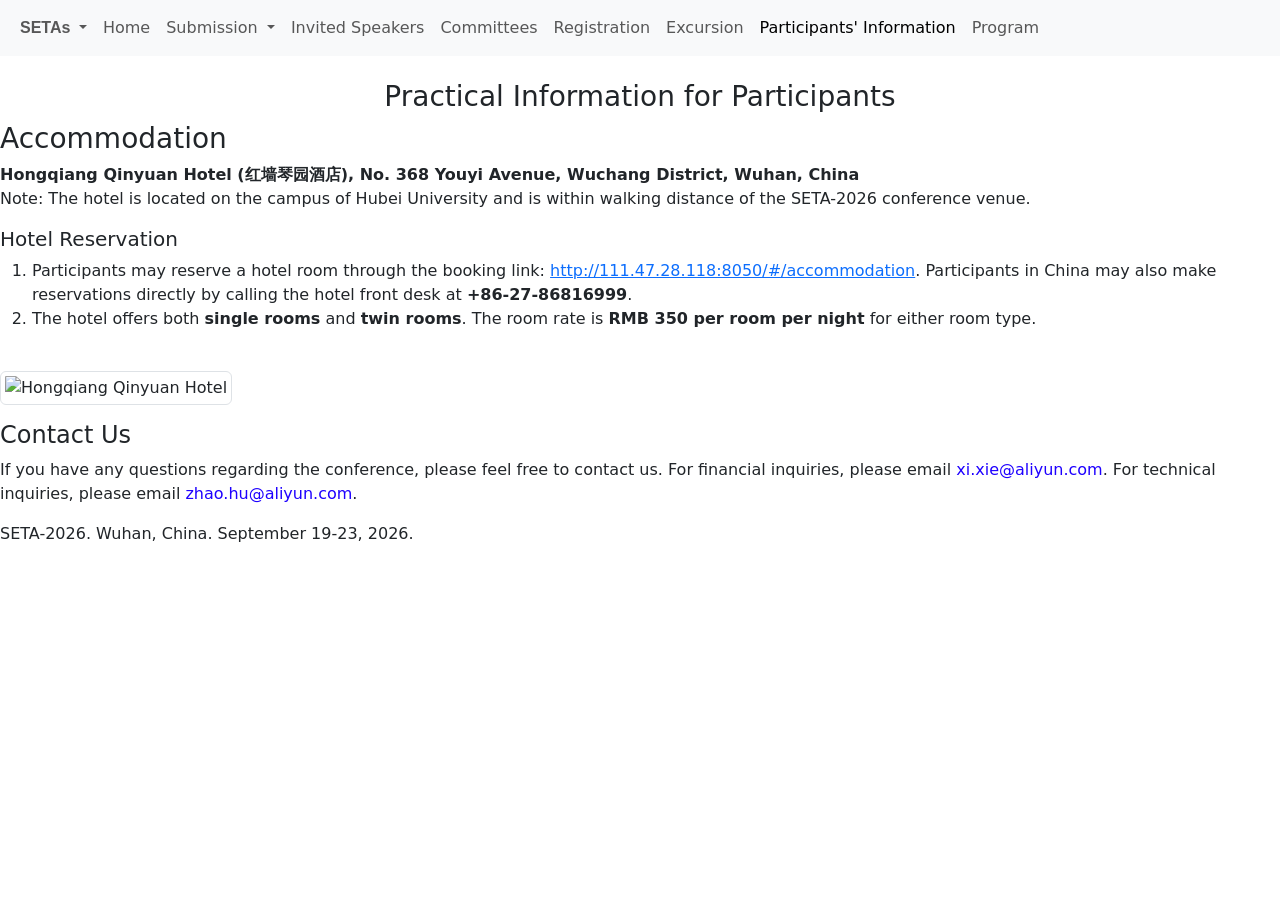
==== attendinfo.html @ 858b9826 "Add files via upload" ====
<!DOCTYPE html
	PUBLIC "-//W3C//DTD XHTML 1.0 Transitional//EN" "http://www.w3.org/TR/xhtml1/DTD/xhtml1-transitional.dtd">
<html xmlns="http://www.w3.org/1999/xhtml" xml:lang="en" lang="en">
<html>

<head>
	<title>SETA-2026</title>
	<meta http-equiv="content-type" content="text/html" />
	<link rel="stylesheet" href="css/style.css" type="text/css" />
	<link href="https://cdn.jsdelivr.net/npm/bootstrap@5.3.2/dist/css/bootstrap.min.css" rel="stylesheet"
	integrity="sha384-T3c6CoIi6uLrA9TneNEoa7RxnatzjcDSCmG1MXxSR1GAsXEV/Dwwykc2MPK8M2HN" crossorigin="anonymous">
	<link rel="stylesheet" href="css/bg.css" type="text/css" />
	<meta charset="UTF-8">
</head>
<!--body onResize="window.location.href = window.location.href;"-->
<div id="container">
	<nav class="navbar navbar-expand-lg bg-body-tertiary sticky-top">
		<div class="container-fluid">
			<button class="navbar-toggler" type="button" data-bs-toggle="collapse"
				data-bs-target="#navbarSupportedContent" aria-controls="navbarSupportedContent" aria-expanded="false"
				aria-label="Toggle navigation">
				<span class="navbar-toggler-icon"></span>
			</button>
			<div class="collapse navbar-collapse" id="navbarSupportedContent">
				<ul class="navbar-nav me-auto mb-2 mb-lg-0">
					<li class="nav-item dropdown">
						<a class="nav-link dropdown-toggle" href="#" role="button" style="font-family: Arial;" data-bs-toggle="dropdown"
							aria-expanded="false">
							<strong>SETAs</strong>
						</a>
						<ul class="dropdown-menu">
							<li><a class="dropdown-item" href="https://seta-2024.github.io/">SETA 2024</a></li>
							<li><a class="dropdown-item" href="https://seta-2020.etu.ru/">SETA 2020</a></li>
							<li><a class="dropdown-item" href="https://seta2018.hkust.edu.hk">SETA 2018</a></li>
							<li><a class="dropdown-item" href="https://link.springer.com/collections/aafehjebee">SETA
									2016</a></li>
							<li><a class="dropdown-item" href="https://people.eng.unimelb.edu.au/udaya/seta14/">SETA
									2014</a></li>
							<li><a class="dropdown-item"
									href="https://uwaterloo.ca/communications-security-lab/seta-2012-sequences-and-their-applications">SETA
									2012</a></li>
							<li><a class="dropdown-item"
									href="https://link.springer.com/book/10.1007/978-3-642-15874-2">SETA 2010</a></li>
							<li><a class="dropdown-item"
								href="https://link.springer.com/book/10.1007/978-3-540-85912-3">SETA 2008</a></li>
							<li><a class="dropdown-item"
								href="https://link.springer.com/book/10.1007/11863854">SETA 2006</a></li>
							<li><a class="dropdown-item"
								href="https://link.springer.com/book/10.1007/b136167">SETA 2004</a></li>
							<li><a class="dropdown-item"
								href="https://link.springer.com/book/10.1007/978-1-4471-0673-9">SETA 2001</a></li>
							<li><a class="dropdown-item"
								href="https://link.springer.com/book/10.1007/978-1-4471-0551-0">SETA 1998</a></li>
						</ul>
					</li>
					<li class="nav-item">
						<a class="nav-link" href="index.html">Home</a>
					</li>
					<li class="nav-item dropdown">
						<a class="nav-link dropdown-toggle" href="#" role="button" data-bs-toggle="dropdown"
							aria-expanded="false"> Submission
						</a>
                        <ul class="dropdown-menu">
                            <li><a class="dropdown-item" href="call_for_papers.html">Call for Papers</a></li>
                            <li><a class="dropdown-item" href="call_for_recent_work.html">Call for Recent Results</a></li>
                        </ul>
                    </li>
					<li class="nav-item">
						<a class="nav-link" href="invitedSpeakers.html">Invited Speakers</a>
					</li>		
					<li class="nav-item">
						<a class="nav-link" href="committees.html">Committees</a>
					</li>
					<li class="nav-item">
						<a class="nav-link" aria-current="page" href="registration.html">Registration</a>
					</li> 	
					<li class="nav-item">
						<a class="nav-link" href="excursion.html">Excursion</a>
					</li>	
                    <li class="nav-item">
                        <a class="nav-link active" aria-current="page" href="attendinfo.html"> Participants' Information</a>
                    </li>
					<li class="nav-item">
						<a class="nav-link" aria-current="page"
							href="program.html">Program</a>
					</li>
					<!-- <li class="nav-item">
						<a class="nav-link" aria-current="page" href="photo.html">Photo</a>
					</li> -->
				</ul>
			</div>
		</div>
	</nav>
	<div id="outer">
		<div id="inner">
			<br>
			<h3 id="page-title"><center>Practical Information for Participants</center></h3>
			<!-- <h4>Travel, Invitation Letter & Accommodation</h4> -->
			
			<h3>Accommodation</h3>
			<p>		
				<b>Hongqiang Qinyuan Hotel (红墙琴园酒店), No. 368 Youyi Avenue, Wuchang District, Wuhan, China</b>
				<br>
				Note: The hotel is located on the campus of Hubei University and is within walking distance of the SETA-2026 conference venue.
				<br>
				<h5>Hotel Reservation</h5>
				<ol>
					<li> Participants may reserve a hotel room through the booking link: <a href="http://111.47.28.118:8050/#/accommodation">http://111.47.28.118:8050/#/accommodation</a>. Participants in China may also make reservations directly by calling the hotel front desk at <strong>+86-27-86816999</strong>.
					</li> 
					<li>The hotel offers both <strong>single rooms</strong> and <strong>twin rooms</strong>. The room rate is <strong>RMB 350 per room per night</strong> for either room type.
					</li>
				</ol>
				<br>
				<!-- <img src="images/Hongqiang-Hotel.jpg" class="img-thumbnail" alt="Hongqiang Qinyuan Hotel"> -->
				<img src="images/Hongqiang-Hotel.jpg" class="img-thumbnail" alt="Hongqiang Qinyuan Hotel" style="width: 800px; height: auto;"> 
			</p>
			
			<h4>Contact Us</h4>
			<p>If you have any questions regarding the conference, please feel free to contact us. For financial inquiries, please email <span style="list-style-type: none;color: rgb(30, 0, 255);">xi.xie@aliyun.com</span>. For technical inquiries, please email <span style="list-style-type: none;color: rgb(30, 0, 255);">zhao.hu@aliyun.com</span>. 
			</p>


				<!-- <div class="accordion accordion-flush" id="accordionFlushExample">
					<div class="accordion-item">
					  <h2 class="accordion-header">
						<button class="accordion-button collapsed" type="button" data-bs-toggle="collapse" data-bs-target="#flush-collapseOne" aria-expanded="false" aria-controls="flush-collapseOne">
						  <b>Travel Information</b>
						</button>
					  </h2>
					  <div id="flush-collapseOne" class="accordion-collapse collapse show" data-bs-parent="#accordionFlushExample">
					  <div class="accordion-body">
						<b>1.London to Colchester</b> 
						<ul>
							<li>By Flight</li>
							<ul>
								<li>
									<strong>London Stansted Airport (STN) </strong><a href="https://www.stanstedairport.com/"></a> is around 50 minutes away from Colchester by road via A12/A120. You can reach Colchester from the airport.
									<ul>
										<li>
											by regular coach transfer services between the airport and Colchester High St(<a href="https://www.nationalexpress.com/en">https://www.nationalexpress.com/en</a>).
										</li>
										<li>
											by taxi through apps Uber, Bolt or local taxi(<a href="https://www.expressairporttransport.co.uk/">https://www.expressairporttransport.co.uk/</a>).
										</li>
									</ul>
								</li>
								<li>
									<strong>London Heathrow Airport (LHR)</strong> is around 1 hour and 45 minutes away from Colchester by road via M25 and A12.
									<br> 
									
									<ul>
										<li>
											by regular coach transfer services between the airport and Colchester High St(<a href="https://www.nationalexpress.com/en">https://www.nationalexpress.com/en</a>).
										</li>
										You may also travel to <strong>Stradford</strong> and then take train from there to <strong>Colchester</strong>.
										<li>
											Elizabeth line to Stradford <a href="https://tfl.gov.uk/">https://tfl.gov.uk/</a>.
										</li>
										<li>
											train from Stradford to Colchester(COL) <a href="https://www.nationalrail.co.uk/">https://www.nationalrail.co.uk/</a>.
										</li>
									</ul>		
								</li>
								<li><strong>London Gatwick Airport (LGW)</strong> is around 2 hour and 25 minutes away from Colchester by road via M25 and A12. You may travel to Stradford and then take train from there to Colchester(COL).
									<ul>
										<li>
											subway from Gatwick Airport to Stradford <a href="https://tfl.gov.uk/">https://tfl.gov.uk/</a> or <a href=" https://www.thameslinkrailway.com/"> https://www.thameslinkrailway.com/</a>
										</li>
										<li>
											train from Stradford to Colchester(COL) <a href="https://www.nationalrail.co.uk/">https://www.nationalrail.co.uk/</a>
										</li>
									</ul>
								</li>
							</ul>
							<li>By Rail</li>
							Colchester is on the London Liverpool St(LST) to Norwich line, around an hour's travel. Colchester has three stations:
							<ul>
								<li>
									<strong>Colchester (also known as Colchester North, COL)</strong> is the mainline station around a 20-minute walk from the Town Centre. Timetables and fares are available on <a href="https://www.nationalrail.co.uk/">https://www.nationalrail.co.uk/</a>.
								</li>
								<li>
									<strong> Town (CET)</strong> is a branch line located in the Town Centre.
								</li>
								<li>
									<strong>Hythe (HYH)</strong>is the closest station to the University.
								</li>
							</ul>
							<li>By Car</li>
							<ul>
								<li>
									There is good access to Colchester from all parts of the UK via the A12 and A14. 
								</li>
								<li>
									Colchester is linked to London by the A12, M25, and M11.
									<br>
									You can also choose the reliable taxi service to/from the airpot through
									<a href="https://www.expressairporttransport.co.uk/">https://www.expressairporttransport.co.uk/</a> 
								</li>
							</ul>
						</ul>
						<div style="background-color: yellow;">
							<ul>
								<li>
									You are strongly advised to print and bring the SETA invitation letter and return flight tickets when entering UK through the immigation check .
								</li>
								<li>
									You may take a coach through National Express (https://www.nationalexpress.com/en) from London Heathrow Airport or Stansted Airport to Colchester High Street which is easy and cheap. You will need to purchase online in advance in order to secure your seat. 
								</li>
								<li>
									If the timing of National Express coach is not good, the second best way is to take a train <strong>from London Heathrow to Stradford through Elizabeth Line (metro) and then board a train to Colchester. </strong> 
								</li>
								<li>
									You are highly recommended to download the Trainline App https://www.thetrainline.com/information/appsto your phone which will allow you to book any trains with e-tickets. You may need to collect the printed tickets at the stations for trains from the airport. 
								</li>
							</ul>
						</div>
						<b>2.Colchester to Conference Site

						</b>
						<ul>
							<li>You can take bus in Colchester by credit card or app <a href="https://www.travelessex.co.uk/">https://www.travelessex.co.uk/</a>.</li>
							<img src="images/busmap.png" class="img-thumbnail" alt="...">
						</ul>

					  </div>	
					  </div>
					</div>
					<div class="accordion-item">
						<h2 class="accordion-header">
						  <button class="accordion-button collapsed" type="button" data-bs-toggle="collapse" data-bs-target="#flush-collapseZero" aria-expanded="false" aria-controls="flush-collapseZero">
							<b>Information Required for SETA Invitation Letter</b>
						  </button>
						</h2>
						<div id="flush-collapseZero" class="accordion-collapse collapse" data-bs-parent="#accordionFlushExample">
						  <div class="accordion-body">
							1.	Full name (as it appears in the passport)
							<br> 
							2.	Email and Contact phone number
							<br> 
							3.	Accepted SETA paper title
							<br> 
							4.	Date of birth
							<br> 
							5.	Full address in English 
							<br> 
							6.	Passport number
							<br> 
							7.	Date of arrival to the UK
							<br> 
							8.	Date of departure from the UK
							<br> 
							9. Title (e.g., Mr, Miss, Mrs, Dr, Prof)
							<br>
							We suggest you apply UK Standard Visitor Visa as follows: 
							<a href="https://www.gov.uk/standard-visitor/visit-on-business ">https://www.gov.uk/standard-visitor/visit-on-business<a>.
							<br>
							For more info or enquiries, please contact with Dr Wenqiang Yi (<span style="list-style-type: none;color: rgb(30, 0, 255);">w.yi@essex.ac.uk</span>)
							and Dr Zilong Liu (<span style="list-style-type: none;color: rgb(30, 0, 255);">zilong.liu@essex.ac.uk</span> and <span style="list-style-type: none;color: rgb(30, 0, 255);">zilongliu.sg@gmail.com</span>).	
						  </div>
						</div>
					</div>
					<div class="accordion-item">
					  <h2 class="accordion-header">
						<button class="accordion-button collapsed" type="button" data-bs-toggle="collapse" data-bs-target="#flush-collapseTwo" aria-expanded="false" aria-controls="flush-collapseTwo">
						  <b>Accommodation</b>
						</button>
					  </h2>
					  <div id="flush-collapseTwo" class="accordion-collapse collapse" data-bs-parent="#accordionFlushExample">
						<div class="accordion-body">
							<img src="images/accommodation.jpg" class="img-thumbnail" alt="...">
							<br>
							Accommodation on Google Map:
							<a href="https://maps.app.goo.gl/2BenNs7nbTG5sFHBA">https://maps.app.goo.gl/2BenNs7nbTG5sFHBA</a>
							<h5><center>On Campus Accommodation</center></h5>
							<ul>
								<li>
									<b>Wivenhoe House Hotel, Wivenhoe Park, Colchester, CO4 3SQ</b>
									<br>
									Note: 4-star hotel, walking distance
									<br>
									<a href="https://www.wivenhoehouse.co.uk/">https://www.wivenhoehouse.co.uk/</a>
									<br>
									<img src="images/hotel1.jpg" class="img-thumbnail" alt="...">
								</li>
								<li>
									<b>South Courts, University of Essex, Wivenhoe Park, Colchester, CO4 3SQ</b>
									<br>
									Note: Walking distance. The rate is £45 per night, per room in a single ensuite room with shared kitchen facilities. Full pre-payment which is non-refundable. Booking via +44 (0) 1206 872005 and mention the name of this conference. 
									<br>
									<a href="https://www.essex.ac.uk/life/accommodation/campus/colchester/south-courts">https://www.essex.ac.uk/life/accommodation/campus/colchester/south-courts </a>
									<br>
									<img src="images/hotel2.jpg" class="img-thumbnail" alt="...">
								</li>
							</ul>
							<h5><center>Accommodation nearby</center></h5>
							<ul>
								<li>
									<b>Best Western The Rose & Crown Hotel, East Street, Colchester, CO1 2TZ</b>
									<br>
									Note: 3-star hotel, 14th-century coaching inn, near Greenstead area, oldest recorded hotel in Colchester
									<br>
									<a href="https://www.bestwestern.co.uk/hotels/best-western-the-rose-crown-hotel-83744">https://www.bestwestern.co.uk/hotels/best-western-the-rose-crown-hotel-83744</a>
									<br>
									<img src="images/hotel3.jpg" class="img-thumbnail" alt="...">
								</li>
								<li>
									<b>Brook Red Lion Hotel, High Street, Colchester, CO1 1DJ</b>
									<br>
									Note: 3-star hotel, Town center, listed building, airport shuttle at extra cost
									<br>
									<a href="https://www.red-lion-hotel.co.uk/en-gb">https://www.red-lion-hotel.co.uk/en-gb</a>
									<br>
									<img src="images/hotel4.jpg" class="img-thumbnail" alt="...">
								</li>
								<li>
									<b>GreyFriars hotel, High Street, Colchester, CO1 1UG</b>
									<br>
									Note: 4-star hotel, Town centre, 26 bedrooms
									<br>
									<a href="http://greyfriarscolchester.co.uk/">http://greyfriarscolchester.co.uk/</a>
									<br>
									<img src="images/hotel5.jpg" class="img-thumbnail" alt="...">
								</li>
								<li>								
									<b>The George Hotel, 116 High Street, Colchester, CO1 1TD</b>
									<br>
									Note: 3-star hotel, Town centre, 500-year-old hotel
									<br>
									<a href="https://www.thegeorgehotelcolchester.co.uk/">https://www.thegeorgehotelcolchester.co.uk/</a>
									<br>
									<img src="images/hotel6.jpg" class="img-thumbnail" alt="...">
								</li>
								<li>
									<b>The North Hill Hotel, 51 North Hill, Colchester, CO1 1PY</b>
									<br>
									Note: 3-star hotel, near Town center & Colchester (north) train station, 24 bedrooms
									<br>
									<a href="http://northhillhotel.com/">http://northhillhotel.com/</a>
									<br>
									<img src="images/hotel7.jpg" class="img-thumbnail" alt="...">
								</li>
								<li>
									<b>Globe Hotel, 71 North Station Road, Colchester, CO1 1RQ</b>
									<br>
									Note: 3-star hotel, near Colchester (north) train station, 12 bedrooms
									<br>
									<a href="https://www.globehotelcolchester.co.uk/">https://www.globehotelcolchester.co.uk/</a>
									<br>
									<img src="images/hotel8.jpg" class="img-thumbnail" alt="...">
								</li>
								<li>
									<b>Holiday Inn Colchester, Abbotts Lane - Eight Ash Green, Colchester, CO6 3QL</b>
									<br>
									Note: 4-star hotel, Stanway area/A12, 110 bedrooms
									<br>
									<a href="https://www.holidayinn.com/hotels/gb/en/colchester/stnco/hoteldetail">https://www.holidayinn.com/hotels/gb/en/colchester/stnco/hoteldetail</a>
									<br>
									<img src="images/hotel9.jpg" class="img-thumbnail" alt="...">

								</li>
								<li>
									<b>Marks Tey Hotel Sure Hotel Collection by Best Western, London Road, Marks Tey, Colchester, CO6 1DU</b>
									<br>
									Note: 4-star hotel, Stanway area/A12, indoor swimming pool, steam and sauna rooms, outdoor tennis courts
									<br>
									<a href="https://www.marksteyhotel.co.uk/">
										https://www.marksteyhotel.co.uk/
									</a>
									<br>
									<img src="images/hotel10.jpg" class="img-thumbnail" alt="...">
								</li>
								<li>
									<b>Dragonfly Hotel Colchester, A12/A120 Ardleigh Junction, Colchester, CO7 7QY</b>
									<br>
									Note: 3-star hotel, lake view, highwoods area/A12&A12 junction, 50 bedrooms
									<br>
									<a href="https://www.dragonflycolchester.co.uk/">https://www.dragonflycolchester.co.uk/</a>
									<br>
									<img src="images/hotel11.jpg" class="img-thumbnail" alt="...">
								</li>
							</ul>
						</div>
					  </div>
					</div>
				</div> -->
				
				<!-- <h4>Things to do at Colchester</h4>
				<p>Colchester, located in Essex, United Kingdom, stands as Britain's oldest recorded town, with a rich history dating back over two millennia.Colchester is the former capital of Roman Britain. This charming town seamlessly blends its ancient roots with a vibrant modern atmosphere. Visitors are captivated by landmarks such as the medieval Colchester Castle, a testament to its Roman origins. The town boasts picturesque streets lined with timber-framed buildings, creating a nostalgic ambience. Colchester's cultural scene flourishes with museums, galleries, and a thriving arts community. Nestled amid the beautiful Essex countryside, Colchester offers a unique blend of history, culture, and contemporary living, making it a delightful destination for residents and tourists alike.</p>
				<div class="accordion accordion-flush" id="accordionFlushExample">
					<div class="accordion-item">
						<h2 class="accordion-header">
						  <button class="accordion-button collapsed" type="button" data-bs-toggle="collapse" data-bs-target="#flush-collapseThree" aria-expanded="false" aria-controls="flush-collapseThree">
							  <b>History & Landmarks</b>
						  </button>
						</h2>
						<div id="flush-collapseThree" class="accordion-collapse collapse" data-bs-parent="#accordionFlushExample">
						  <div class="accordion-body">
							  <ul>
								  <li>
									  Colchester Castle Museum + Hollytrees Museum + Duncan's Gate, Castle Park,Colchester CO1 1TJ 
									  <br>
									  <a href="https://colchester.cimuseums.org.uk/">https://colchester.cimuseums.org.uk/</a>
									  <br>
									  <img src="images/view1.jpg" class="img-thumbnail" alt="...">
								  </li>
								  <li>
									  St. Botolph's Priory, Priory Street, Colchester C02 7EE
									  <br>
									  <a href="http://www.english-heritage.org.uk/visit/places/colchester-st-botolphs-priory">http://www.english-heritage.org.uk/visit/places/colchester-st-botolphs-priory</a>
									  <br>
									  <img src="images/view2.jpg" class="img-thumbnail" alt="...">

								  </li>
								  <li>
									  Roman Circus Centre, Roman Circus Walk, Colchester CO2 7GZ 
									  <br>
									  <a href="https://www.romancircus.co.uk/">https://www.romancircus.co.uk/</a>
									  <br>
									  <img src="images/view3.jpg" class="img-thumbnail" alt="...">

								  </li>
								  <li>
									  Firstsite Contemporary Art Gallery, Lewis Gardens, High Street, Colchester, Essex, CO1 1JH
									  <br>
									  <img src="images/view4.jpg" class="img-thumbnail" alt="...">
								  </li>
								  <li>
									  Dutch Quarter, High Street, Colchester, Essex, CO1 1PJ
									  <br>
									  <img src="images/view5.jpg" class="img-thumbnail" alt="...">
								  </li>
							  </ul>
						  </div>
						</div>
					</div>
					<div class="accordion-item">
					  <h2 class="accordion-header">
						<button class="accordion-button collapsed" type="button" data-bs-toggle="collapse" data-bs-target="#flush-collapseFour" aria-expanded="false" aria-controls="flush-collapseFour">
							<b>Nature & Parks</b>
						</button>
					  </h2>
					  <div id="flush-collapseFour" class="accordion-collapse collapse" data-bs-parent="#accordionFlushExample">
						<div class="accordion-body">
							<ul>
								<li>
									Colchester Zoo, Maldon Road Stanway, Colchester, Colchester CO3 0SL
									<br>
									<a href="https://www.colchester-zoo.com/">https://www.colchester-zoo.com/</a>
								</li>
								<li>
									Marks Hall Estate, Marks Hall Road, Colchester CO6 1TG
									<br>
									<a href="https://www.markshall.org.uk/">https://www.markshall.org.uk/</a>
									<br>
									<img src="images/view6.jpg" class="img-thumbnail" alt="...">
								</li>
								<li>
									Green Island Gardens, Green Island Park Road, Ardleigh, Colchester CO7 7SP
									<br>
									<a href="https://www.greenislandgardens.co.uk/">https://www.greenislandgardens.co.uk/</a>
									<br>
									<img src="images/view7.jpg" class="img-thumbnail" alt="...">
								</li>
								<li>
									High Woods Country Park, Visitors Centre Turner Road, Colchester CO4 5JR
									<br>
									<a href="https://www.colchester.gov.uk/country-park/">https://www.colchester.gov.uk/country-park/</a>
									<br>
									<img src="images/view8.jpg" class="img-thumbnail" alt="...">
								</li>
								<li>
									Beth Chatto's Plants & Gardens, Elmstead Market Clacton Road, Colchester CO7 7DB
									<br>
									<a href="https://www.bethchatto.co.uk/">https://www.bethchatto.co.uk/</a>
									<br>
									<img src="images/view9.jpg" class="img-thumbnail" alt="...">
								</li>
							</ul>
						</div>
					  </div>
					</div>
					<div class="accordion-item">
						<h2 class="accordion-header">
						  <button class="accordion-button collapsed" type="button" data-bs-toggle="collapse" data-bs-target="#flush-collapseFive" aria-expanded="false" aria-controls="flush-collapseFive">
							  <b>Restaurant</b>
						  </button>
						</h2>
						<div id="flush-collapseFive" class="accordion-collapse collapse" data-bs-parent="#accordionFlushExample">
						  <div class="accordion-body">
							  <ul>
								  <li>
									Timbers, 22 Trinity St, Colchester CO1 1JN
								  </li>
								  <li>
									The Wooden Fender, Colchester Rd, Ardleigh, Colchester CO7 7PA
								  </li>
								  <li>
									Dr Chippy's, 3 St Botolph's, Colchester CO2 7DX
								  </li>
								  <li>
									Banquet Chinese, 342 London Road, Colchester CO3 8LT
								  </li>
								  <li>
									North Hill Noodle Bar, 2 North Hill, Colchester CO1 1DZ 
								  </li>
								  <li>
									Chinatown Colchester, 24 Osborne Street, Colchester CO2 7DA
								  </li>
							  </ul>
						  </div>
						</div>
					</div>
				</div> -->
		</div><!-- end inner -->
	</div><!-- end outer -->
	
		<div id="footer-relative">SETA-2026. Wuhan, China. September 19-23, 2026.</div>
</div><!-- end container -->




<!--/body onResize="window.location.href = window.location.href;"-->
<script src="https://cdn.jsdelivr.net/npm/bootstrap@5.3.2/dist/js/bootstrap.bundle.min.js" integrity="sha384-C6RzsynM9kWDrMNeT87bh95OGNyZPhcTNXj1NW7RuBCsyN/o0jlpcV8Qyq46cDfL" crossorigin="anonymous"></script>
</html>
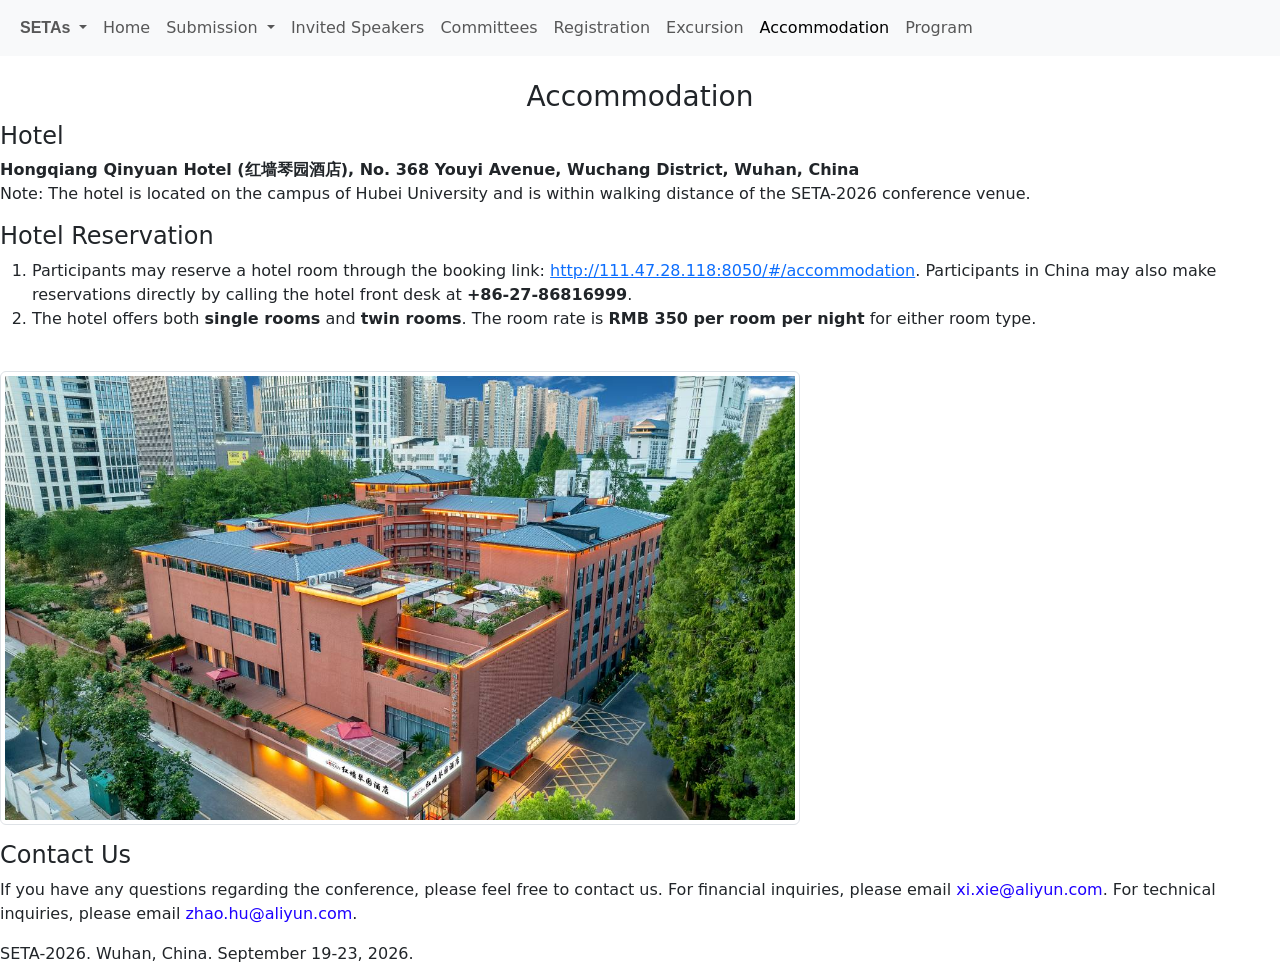
==== commit 775aee85: "Add files via upload" ====
--- a/attendinfo.html
+++ b/attendinfo.html
@@ -78,7 +78,7 @@
 						<a class="nav-link" href="excursion.html">Excursion</a>
 					</li>	
                     <li class="nav-item">
-                        <a class="nav-link active" aria-current="page" href="attendinfo.html"> Participants' Information</a>
+                        <a class="nav-link active" aria-current="page" href="attendinfo.html"> Accommodation</a>
                     </li>
 					<li class="nav-item">
 						<a class="nav-link" aria-current="page"
@@ -94,16 +94,18 @@
 	<div id="outer">
 		<div id="inner">
 			<br>
-			<h3 id="page-title"><center>Practical Information for Participants</center></h3>
+			<h3 id="page-title"><center>Accommodation</center></h3>
 			<!-- <h4>Travel, Invitation Letter & Accommodation</h4> -->
 			
-			<h3>Accommodation</h3>
+			<h4>Hotel</h4>
 			<p>		
 				<b>Hongqiang Qinyuan Hotel (红墙琴园酒店), No. 368 Youyi Avenue, Wuchang District, Wuhan, China</b>
 				<br>
 				Note: The hotel is located on the campus of Hubei University and is within walking distance of the SETA-2026 conference venue.
-				<br>
-				<h5>Hotel Reservation</h5>
+		    </p>
+
+			<p>
+				<h4>Hotel Reservation</h4>
 				<ol>
 					<li> Participants may reserve a hotel room through the booking link: <a href="http://111.47.28.118:8050/#/accommodation">http://111.47.28.118:8050/#/accommodation</a>. Participants in China may also make reservations directly by calling the hotel front desk at <strong>+86-27-86816999</strong>.
 					</li> 
@@ -114,7 +116,7 @@
 				<!-- <img src="images/Hongqiang-Hotel.jpg" class="img-thumbnail" alt="Hongqiang Qinyuan Hotel"> -->
 				<img src="images/Hongqiang-Hotel.jpg" class="img-thumbnail" alt="Hongqiang Qinyuan Hotel" style="width: 800px; height: auto;"> 
 			</p>
-			
+
 			<h4>Contact Us</h4>
 			<p>If you have any questions regarding the conference, please feel free to contact us. For financial inquiries, please email <span style="list-style-type: none;color: rgb(30, 0, 255);">xi.xie@aliyun.com</span>. For technical inquiries, please email <span style="list-style-type: none;color: rgb(30, 0, 255);">zhao.hu@aliyun.com</span>. 
 			</p>
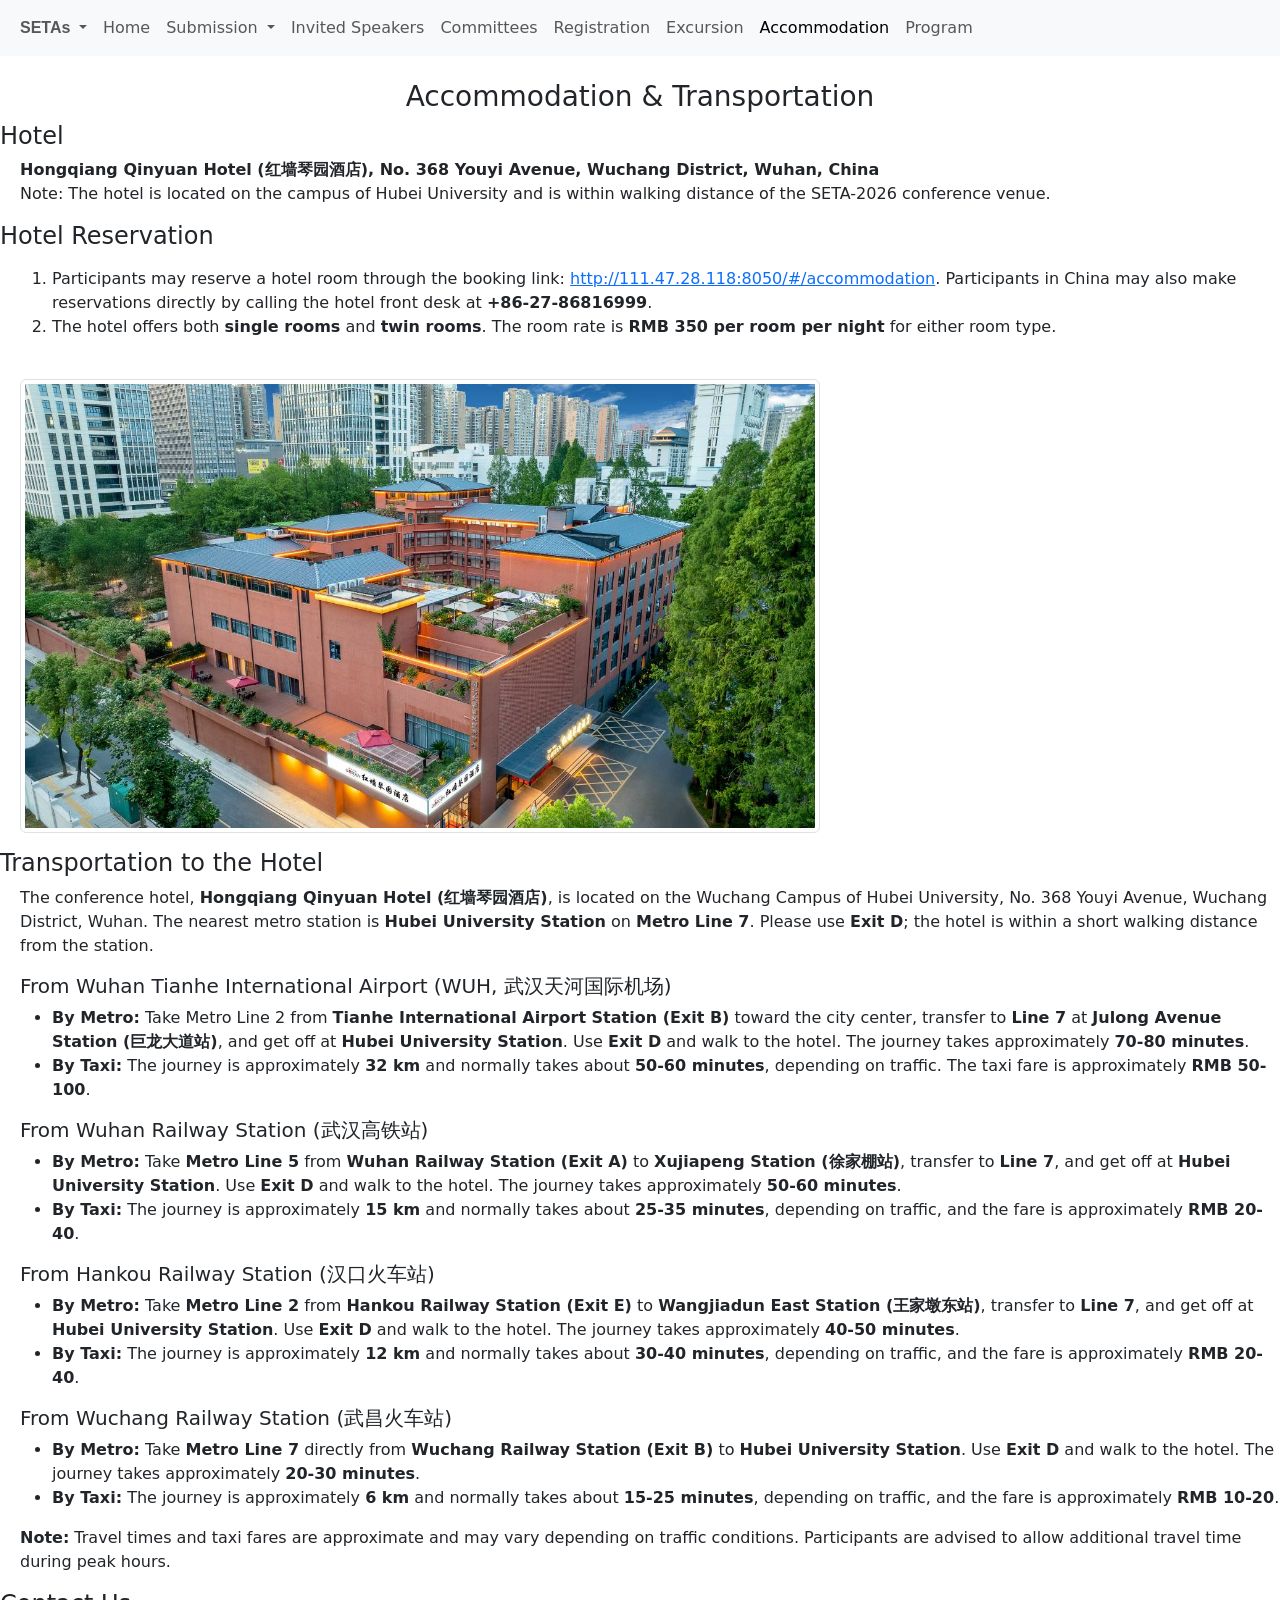
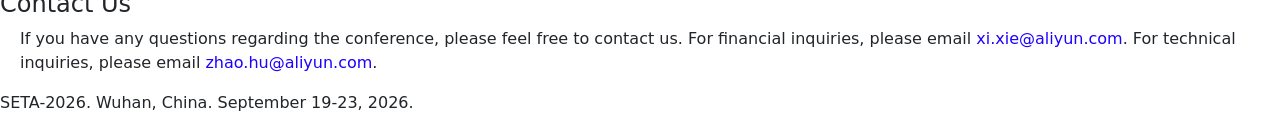
==== commit a7d3edaa: "Add files via upload" ====
--- a/attendinfo.html
+++ b/attendinfo.html
@@ -94,18 +94,21 @@
 	<div id="outer">
 		<div id="inner">
 			<br>
-			<h3 id="page-title"><center>Accommodation</center></h3>
+			<h3 id="page-title"><center>Accommodation & Transportation</center></h3>
 			<!-- <h4>Travel, Invitation Letter & Accommodation</h4> -->
 			
 			<h4>Hotel</h4>
+			<div style="margin-left: 20px;">
 			<p>		
 				<b>Hongqiang Qinyuan Hotel (红墙琴园酒店), No. 368 Youyi Avenue, Wuchang District, Wuhan, China</b>
 				<br>
 				Note: The hotel is located on the campus of Hubei University and is within walking distance of the SETA-2026 conference venue.
 		    </p>
-
-			<p>
-				<h4>Hotel Reservation</h4>
+			</div>
+
+			<h4>Hotel Reservation</h4>
+			<div style="margin-left: 20px;">
+				<p>
 				<ol>
 					<li> Participants may reserve a hotel room through the booking link: <a href="http://111.47.28.118:8050/#/accommodation">http://111.47.28.118:8050/#/accommodation</a>. Participants in China may also make reservations directly by calling the hotel front desk at <strong>+86-27-86816999</strong>.
 					</li> 
@@ -115,11 +118,63 @@
 				<br>
 				<!-- <img src="images/Hongqiang-Hotel.jpg" class="img-thumbnail" alt="Hongqiang Qinyuan Hotel"> -->
 				<img src="images/Hongqiang-Hotel.jpg" class="img-thumbnail" alt="Hongqiang Qinyuan Hotel" style="width: 800px; height: auto;"> 
+				</p>
+			</div>
+
+            <h4>Transportation to the Hotel</h4>
+			<div style="margin-left: 20px;">
+			<p>
+				The conference hotel, <strong>Hongqiang Qinyuan Hotel (红墙琴园酒店)</strong>, is located on the Wuchang Campus of Hubei University, No. 368 Youyi Avenue, Wuchang District, Wuhan. The nearest metro station is <strong>Hubei University Station</strong>  on <strong>Metro Line 7</strong>. Please use <strong>Exit D</strong>; the hotel is within a short walking distance from the station. </p>
+
+			<h5>From Wuhan Tianhe International Airport (WUH, 武汉天河国际机场)</h5>
+			<ul>
+				<li>
+					<strong>By Metro:</strong> Take Metro Line 2 from <strong>Tianhe International Airport Station (Exit B)</strong> toward the city center, transfer to <strong>Line 7</strong> at <strong>Julong Avenue Station (巨龙大道站)</strong>, and get off at <strong>Hubei University Station</strong>. Use <strong>Exit D</strong> and walk to the hotel. The journey takes approximately <strong>70-80 minutes</strong>.
+				</li>
+				<li>
+					<strong>By Taxi:</strong> The journey is approximately <strong>32 km</strong> and normally takes about <strong>50-60 minutes</strong>, depending on traffic. The taxi fare is approximately <strong>RMB 50-100</strong>.
+				</li>
+			</ul>
+
+			<h5>From Wuhan Railway Station (武汉高铁站)</h5>
+			<ul>
+				<li>
+					<strong>By Metro:</strong> Take <strong>Metro Line 5</strong> from <strong>Wuhan Railway Station (Exit A)</strong> to <strong>Xujiapeng Station (徐家棚站)</strong>, transfer to <strong>Line 7</strong>, and get off at <strong>Hubei University Station</strong>. Use <strong>Exit D</strong> and walk to the hotel. The journey takes approximately <strong>50-60 minutes</strong>.
+				</li>
+				<li>
+					<strong>By Taxi:</strong> The journey is approximately <strong>15 km</strong> and normally takes about <strong>25-35 minutes</strong>, depending on traffic, and the fare is approximately <strong>RMB 20-40</strong>.
+				</li>
+			</ul>
+
+			<h5>From Hankou Railway Station (汉口火车站)</h5>
+			<ul>
+				<li> <strong>By Metro:</strong> Take <strong>Metro Line 2</strong> from <strong>Hankou Railway Station (Exit E)</strong> to <strong>Wangjiadun East Station (王家墩东站)</strong>, transfer to <strong>Line 7</strong>, and get off at <strong>Hubei University Station</strong>. Use <strong>Exit D</strong> and walk to the hotel. The journey takes approximately <strong>40-50 minutes</strong>.
+				</li>
+				<li> <strong>By Taxi:</strong> The journey is approximately <strong>12 km</strong> and normally takes about <strong>30-40 minutes</strong>, depending on traffic, and the fare is approximately <strong>RMB 20-40</strong>.
+				</li>
+			</ul>
+
+			<h5>From Wuchang Railway Station (武昌火车站)</h5>
+			<ul>
+				<li><strong>By Metro:</strong> Take <strong>Metro Line 7</strong> directly from <strong>Wuchang Railway Station (Exit B)</strong> to <strong>Hubei University Station</strong>. Use <strong>Exit D</strong> and walk to the hotel. The journey takes approximately <strong>20-30 minutes</strong>.
+				</li>
+				<li><strong>By Taxi:</strong> The journey is approximately <strong>6 km</strong> and normally takes about <strong>15-25 minutes</strong>, depending on traffic, and the fare is approximately <strong>RMB 10-20</strong>.
+	        </li>
+            </ul>
+
+        	<p>
+				<strong>Note:</strong> Travel times and taxi fares are approximate and may vary depending on traffic conditions. Participants are advised to allow additional travel time during peak hours.
 			</p>
 
+			</div>
+
 			<h4>Contact Us</h4>
+			<div style="margin-left: 20px;">
 			<p>If you have any questions regarding the conference, please feel free to contact us. For financial inquiries, please email <span style="list-style-type: none;color: rgb(30, 0, 255);">xi.xie@aliyun.com</span>. For technical inquiries, please email <span style="list-style-type: none;color: rgb(30, 0, 255);">zhao.hu@aliyun.com</span>. 
 			</p>
+			</div>
+
+			
 
 
 				<!-- <div class="accordion accordion-flush" id="accordionFlushExample">
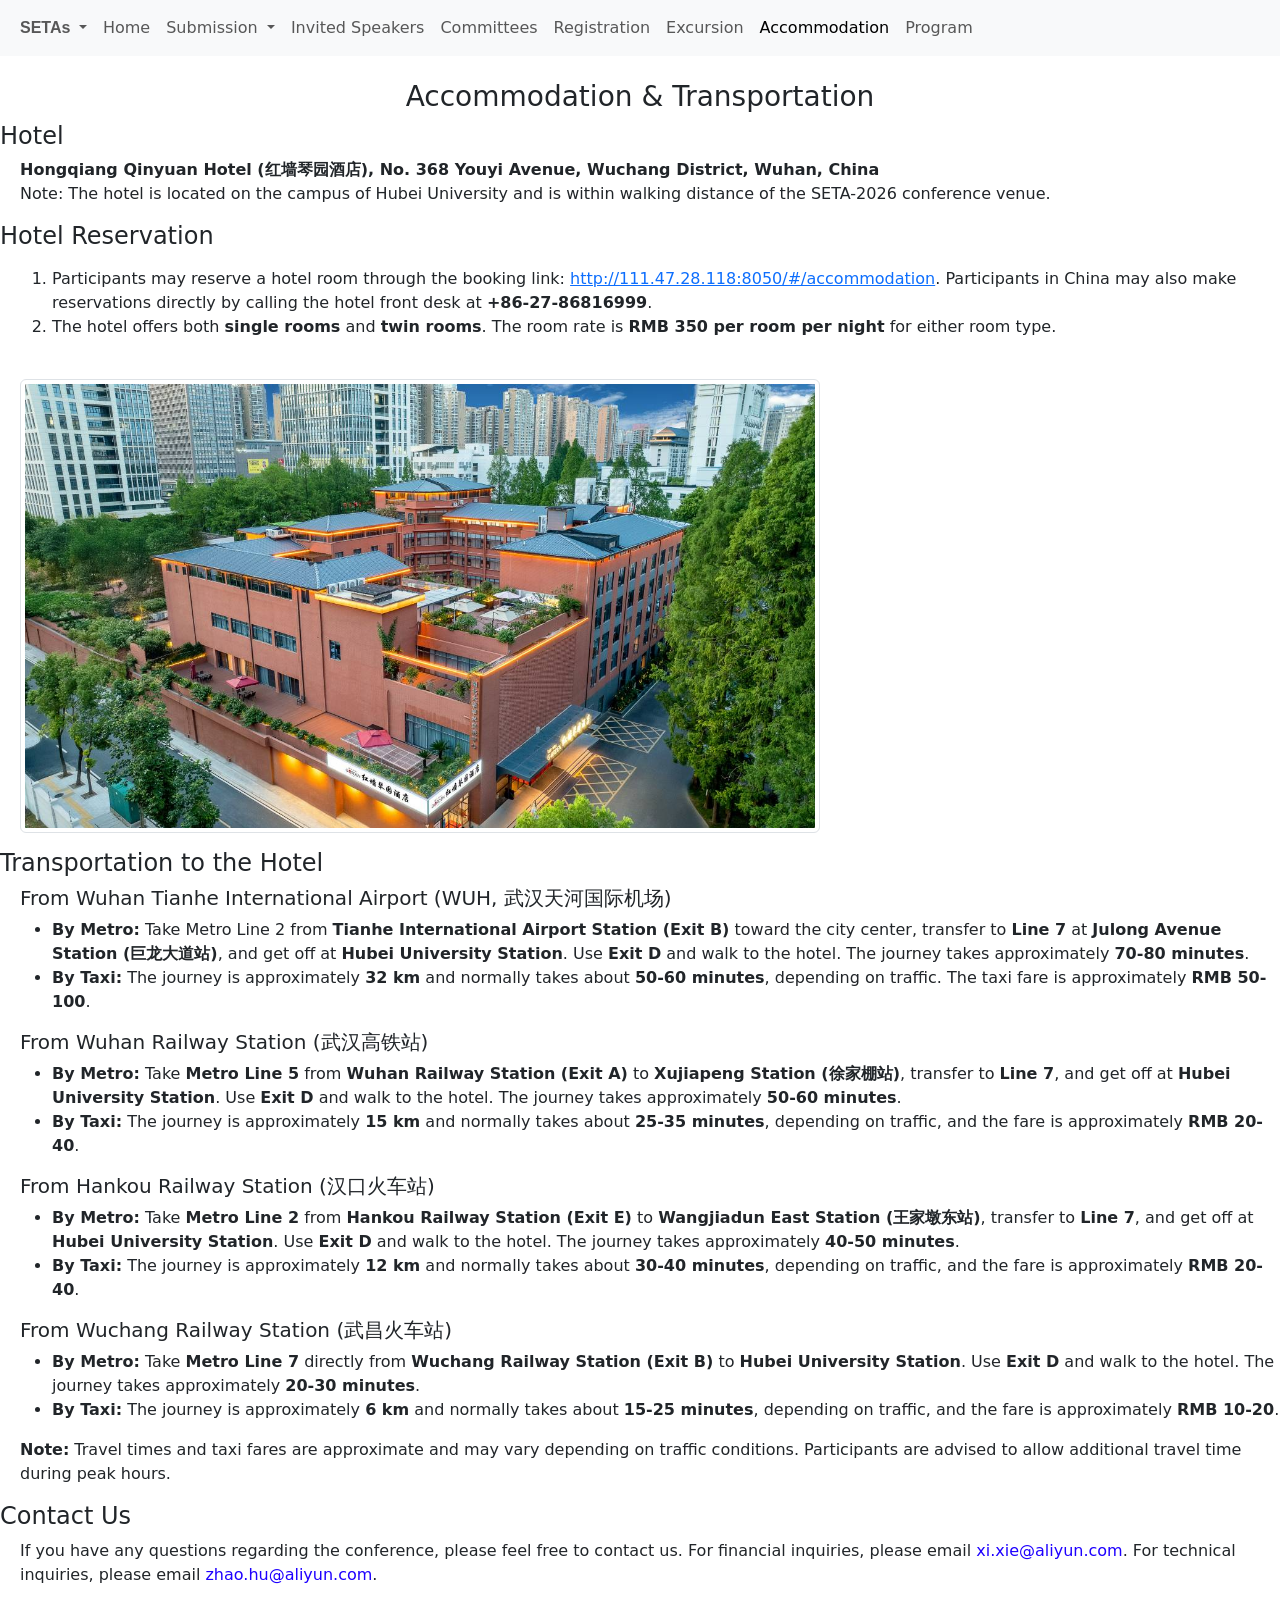
==== commit 4745325f: "Add files via upload" ====
--- a/attendinfo.html
+++ b/attendinfo.html
@@ -123,8 +123,6 @@
 
             <h4>Transportation to the Hotel</h4>
 			<div style="margin-left: 20px;">
-			<p>
-				The conference hotel, <strong>Hongqiang Qinyuan Hotel (红墙琴园酒店)</strong>, is located on the Wuchang Campus of Hubei University, No. 368 Youyi Avenue, Wuchang District, Wuhan. The nearest metro station is <strong>Hubei University Station</strong>  on <strong>Metro Line 7</strong>. Please use <strong>Exit D</strong>; the hotel is within a short walking distance from the station. </p>
 
 			<h5>From Wuhan Tianhe International Airport (WUH, 武汉天河国际机场)</h5>
 			<ul>
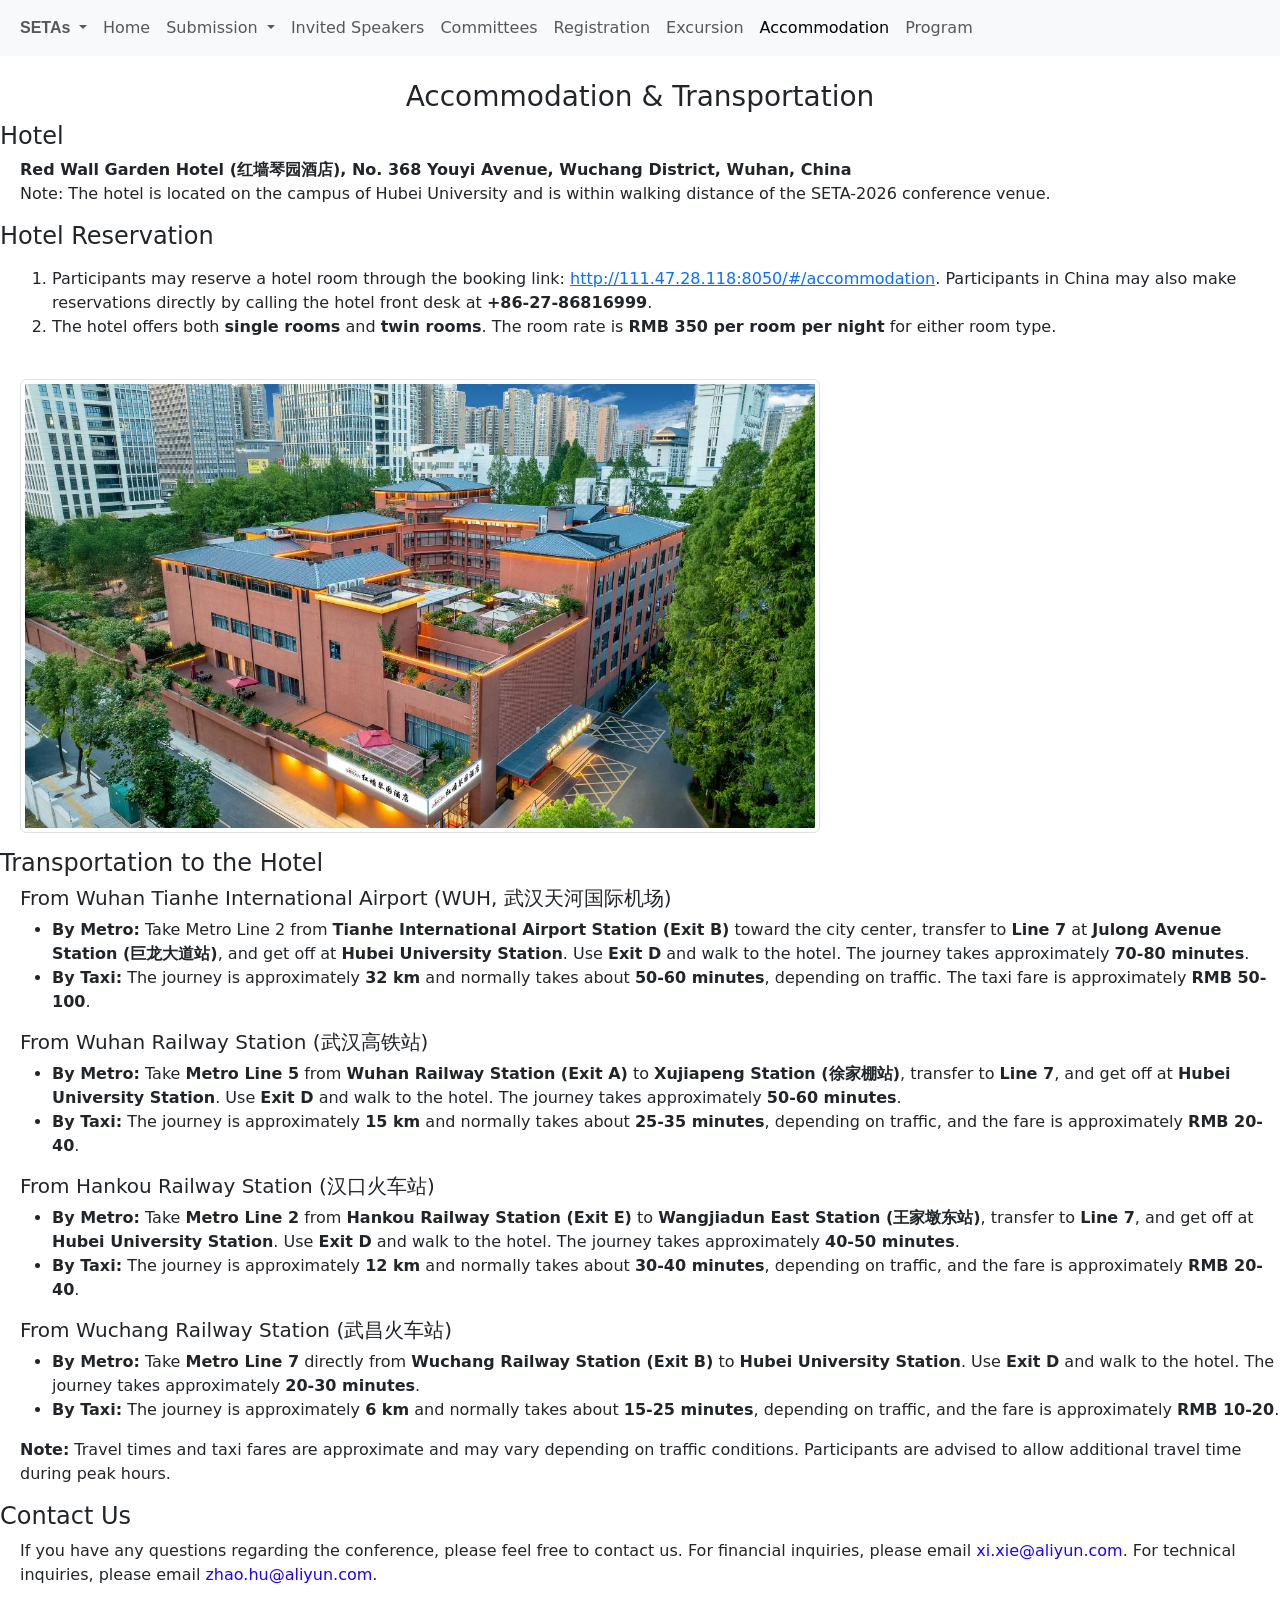
==== commit 88c45b1d: "Add files via upload" ====
--- a/attendinfo.html
+++ b/attendinfo.html
@@ -100,7 +100,7 @@
 			<h4>Hotel</h4>
 			<div style="margin-left: 20px;">
 			<p>		
-				<b>Hongqiang Qinyuan Hotel (红墙琴园酒店), No. 368 Youyi Avenue, Wuchang District, Wuhan, China</b>
+				<b>Red Wall Garden Hotel (红墙琴园酒店), No. 368 Youyi Avenue, Wuchang District, Wuhan, China</b>
 				<br>
 				Note: The hotel is located on the campus of Hubei University and is within walking distance of the SETA-2026 conference venue.
 		    </p>
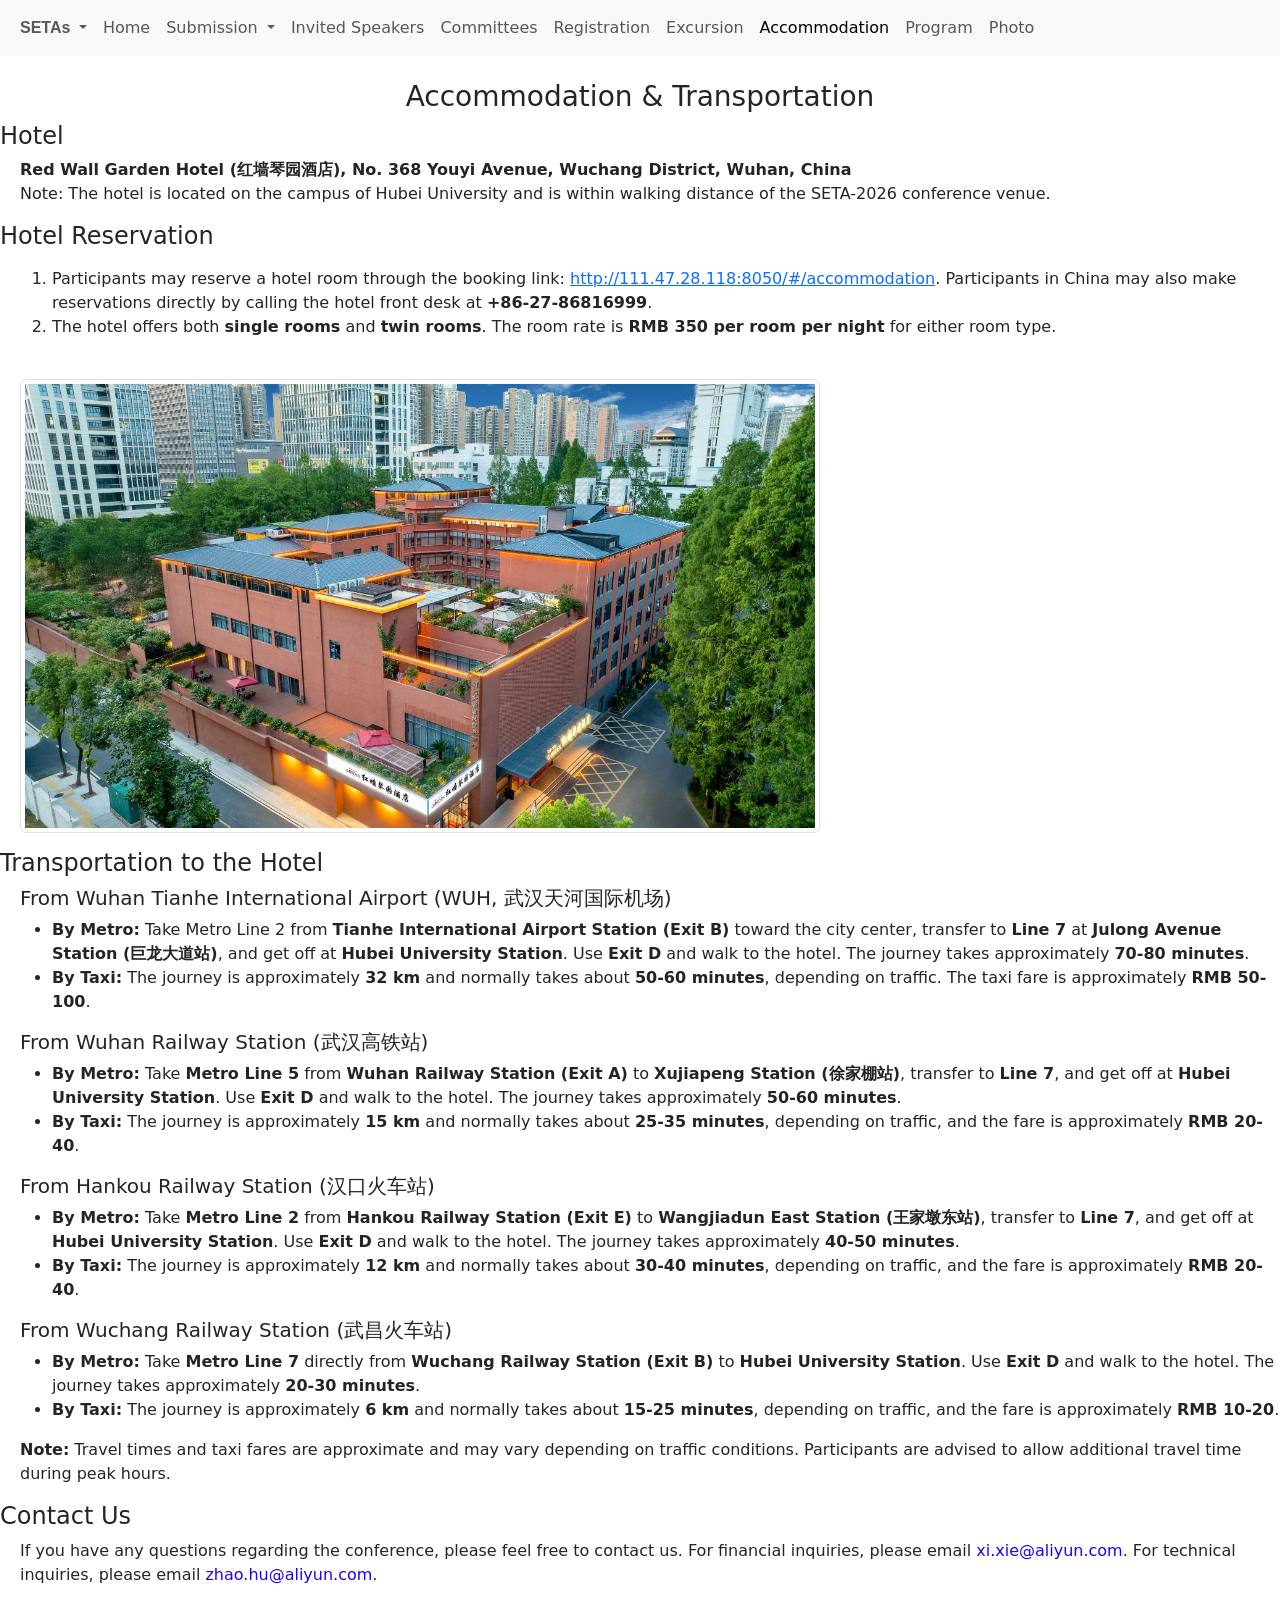
==== commit 052d1586: "Add files via upload" ====
--- a/attendinfo.html
+++ b/attendinfo.html
@@ -84,9 +84,9 @@
 						<a class="nav-link" aria-current="page"
 							href="program.html">Program</a>
 					</li>
-					<!-- <li class="nav-item">
+					<li class="nav-item">
 						<a class="nav-link" aria-current="page" href="photo.html">Photo</a>
-					</li> -->
+					</li>
 				</ul>
 			</div>
 		</div>
